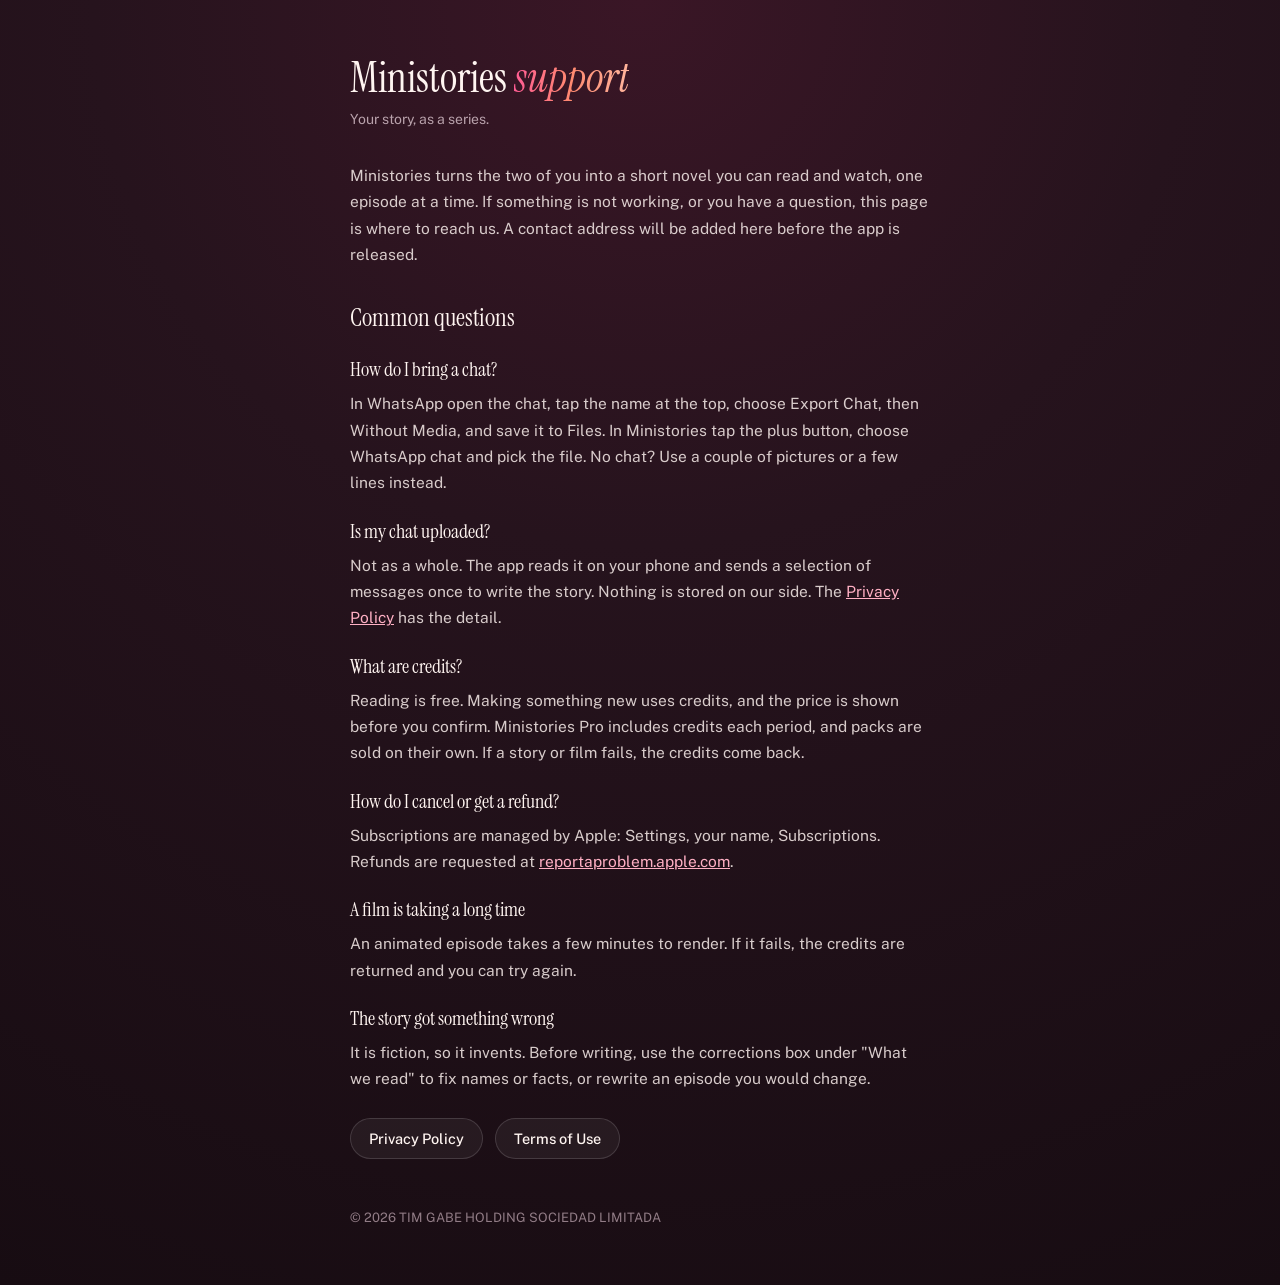
==== index.html @ eaace658 "Ministories support, privacy policy and terms of use Co-Authored-By: Claude Fable 5.1 <noreply@anthr" ====
<!doctype html>
<html lang="en">
<head>
<meta charset="utf-8">
<meta name="viewport" content="width=device-width, initial-scale=1">
<title>Ministories — Support</title>
<meta name="description" content="Help and contact for Ministories, the app that turns the two of you into a series.">
<link rel="preconnect" href="https://fonts.googleapis.com">
<link href="https://fonts.googleapis.com/css2?family=Instrument+Serif:ital@0;1&family=Public+Sans:wght@400;500;600&display=swap" rel="stylesheet">
<link rel="stylesheet" href="site.css">
</head>
<body>
<main>
  <h1>Ministories <em>support</em></h1>
  <p class="updated">Your story, as a series.</p>

  <p>Ministories turns the two of you into a short novel you can read and watch, one
  episode at a time. If something is not working, or you have a question, this page is where to
  reach us. <!-- CONTACT -->A contact address will be added here before the app is released.</p>

  <h2>Common questions</h2>

  <h2 style="font-size:20px;margin-top:22px">How do I bring a chat?</h2>
  <p>In WhatsApp open the chat, tap the name at the top, choose Export Chat, then Without
  Media, and save it to Files. In Ministories tap the plus button, choose WhatsApp chat
  and pick the file. No chat? Use a couple of pictures or a few lines instead.</p>

  <h2 style="font-size:20px;margin-top:22px">Is my chat uploaded?</h2>
  <p>Not as a whole. The app reads it on your phone and sends a selection of messages once
  to write the story. Nothing is stored on our side. The
  <a href="privacy.html">Privacy Policy</a> has the detail.</p>

  <h2 style="font-size:20px;margin-top:22px">What are credits?</h2>
  <p>Reading is free. Making something new uses credits, and the price is shown before you
  confirm. Ministories Pro includes credits each period, and packs are sold on their own.
  If a story or film fails, the credits come back.</p>

  <h2 style="font-size:20px;margin-top:22px">How do I cancel or get a refund?</h2>
  <p>Subscriptions are managed by Apple: Settings, your name, Subscriptions. Refunds are
  requested at <a href="https://reportaproblem.apple.com">reportaproblem.apple.com</a>.</p>

  <h2 style="font-size:20px;margin-top:22px">A film is taking a long time</h2>
  <p>An animated episode takes a few minutes to render. If it fails, the credits are
  returned and you can try again.</p>

  <h2 style="font-size:20px;margin-top:22px">The story got something wrong</h2>
  <p>It is fiction, so it invents. Before writing, use the corrections box under "What we
  read" to fix names or facts, or rewrite an episode you would change.</p>

  <div class="links">
    <a href="privacy.html">Privacy Policy</a>
    <a href="terms.html">Terms of Use</a>
  </div>

  <p class="footer">© 2026 TIM GABE HOLDING SOCIEDAD LIMITADA</p>
</main>
</body>
</html>
---- site.css ----
* { margin: 0; padding: 0; box-sizing: border-box; }
body {
  min-height: 100vh;
  background: radial-gradient(circle at 50% 0%, #3A1626 0%, #26131D 38%, #170C12 100%);
  color: #F1E6E4;
  font-family: "Public Sans", -apple-system, BlinkMacSystemFont, "Segoe UI", sans-serif;
  display: flex; justify-content: center;
  padding: 56px 24px;
}
main { max-width: 580px; width: 100%; }
h1 { font-family: "Instrument Serif", Georgia, serif; font-weight: 400; font-size: 42px; line-height: 1.05; color: #FFF5F1; margin-bottom: 8px; }
h1 em { font-style: italic; background: linear-gradient(90deg, #FF5C93, #FF8A70, #FFB59C); -webkit-background-clip: text; background-clip: text; color: transparent; }
.updated { color: #B9A2AC; font-size: 14px; margin-bottom: 30px; }
h2 { font-family: "Instrument Serif", Georgia, serif; font-weight: 400; font-size: 25px; color: #FFF5F1; margin: 34px 0 8px; }
p, li { font-size: 15.5px; line-height: 1.7; color: rgba(241,230,228,0.88); }
p + p { margin-top: 10px; }
ul { padding-left: 20px; margin: 8px 0; }
li + li { margin-top: 6px; }
a { color: #FFB0C4; }
.back { display: inline-block; margin-bottom: 26px; font-size: 14px; color: #B9A2AC; text-decoration: none; }
.links { display: flex; gap: 12px; flex-wrap: wrap; margin-top: 26px; }
.links a { text-decoration: none; color: #FFF5F1; border: 1px solid rgba(255,255,255,0.14); background: rgba(255,255,255,0.05); padding: 11px 18px; border-radius: 999px; font-size: 14.5px; font-weight: 500; }
.footer { margin-top: 48px; font-size: 13px; color: rgba(185,162,172,0.75); }
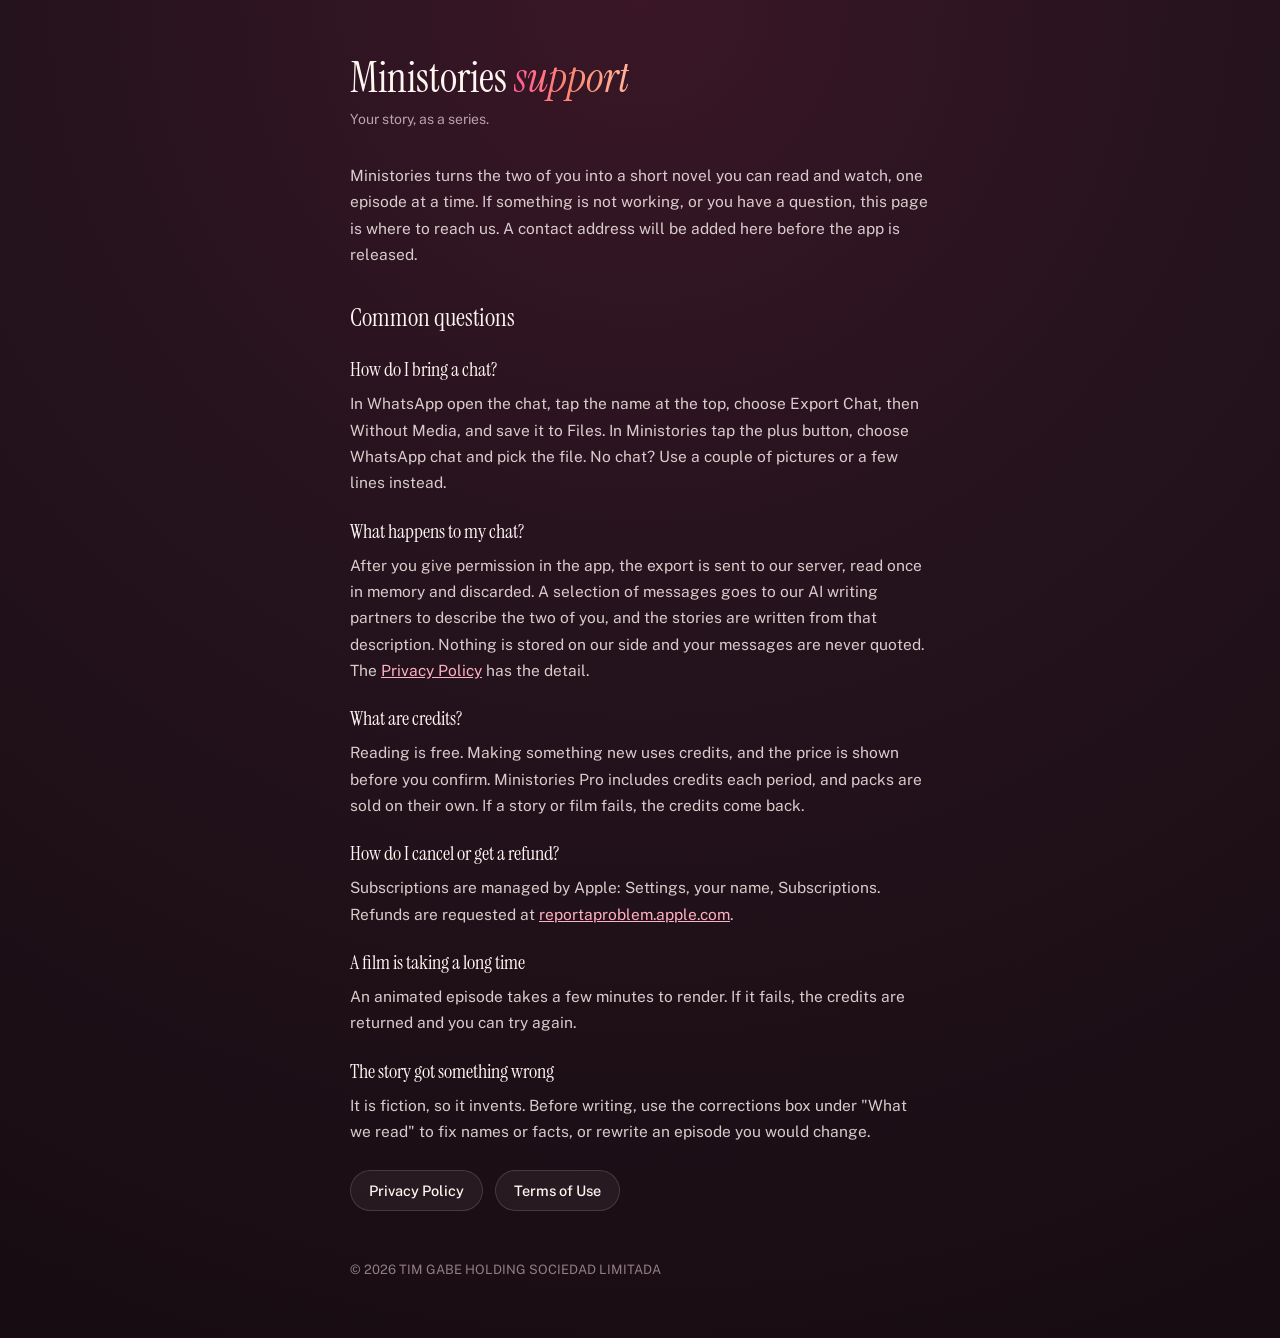
==== commit 36ec21b3: "Privacy: the export is read on our server, not on the phone; name the AI partners, retention, legal " ====
--- a/index.html
+++ b/index.html
@@ -25,10 +25,12 @@
   Media, and save it to Files. In Ministories tap the plus button, choose WhatsApp chat
   and pick the file. No chat? Use a couple of pictures or a few lines instead.</p>
 
-  <h2 style="font-size:20px;margin-top:22px">Is my chat uploaded?</h2>
-  <p>Not as a whole. The app reads it on your phone and sends a selection of messages once
-  to write the story. Nothing is stored on our side. The
-  <a href="privacy.html">Privacy Policy</a> has the detail.</p>
+  <h2 style="font-size:20px;margin-top:22px">What happens to my chat?</h2>
+  <p>After you give permission in the app, the export is sent to our server, read once in
+  memory and discarded. A selection of messages goes to our AI writing partners to describe
+  the two of you, and the stories are written from that description. Nothing is stored on
+  our side and your messages are never quoted. The <a href="privacy.html">Privacy Policy</a>
+  has the detail.</p>
 
   <h2 style="font-size:20px;margin-top:22px">What are credits?</h2>
   <p>Reading is free. Making something new uses credits, and the price is shown before you
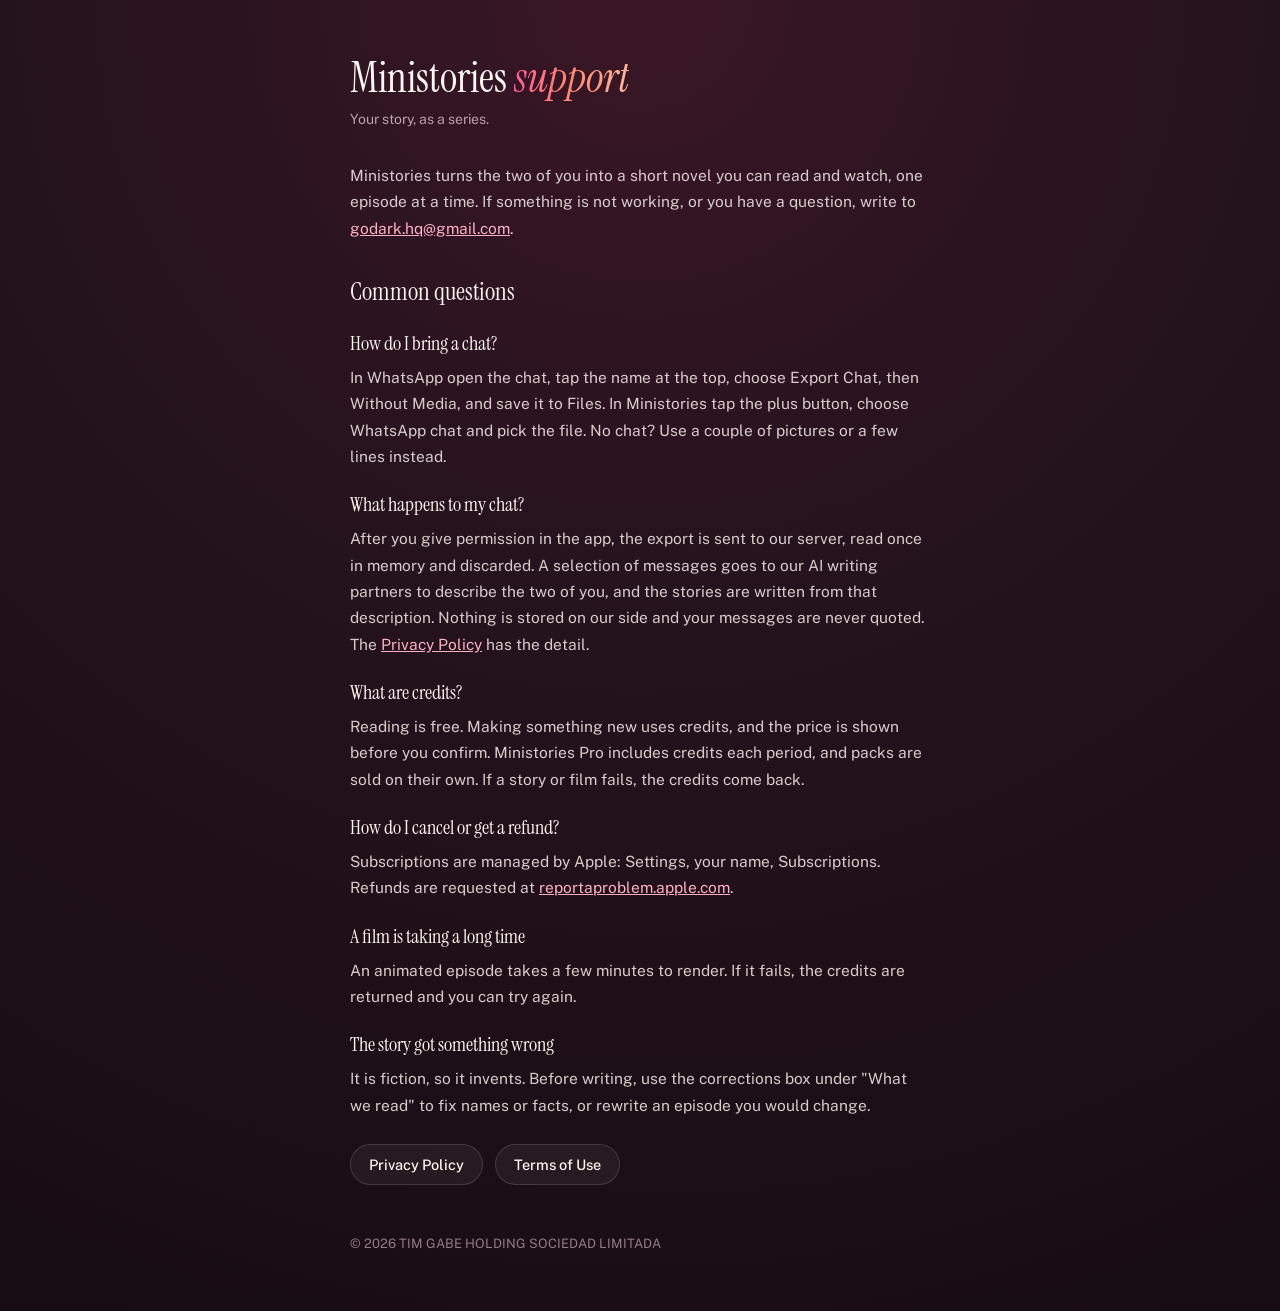
==== commit fd981180: "Contact address on support, privacy and terms Co-Authored-By: Claude Fable 5.1 <noreply@anthropic.co" ====
--- a/index.html
+++ b/index.html
@@ -15,8 +15,8 @@
   <p class="updated">Your story, as a series.</p>
 
   <p>Ministories turns the two of you into a short novel you can read and watch, one
-  episode at a time. If something is not working, or you have a question, this page is where to
-  reach us. <!-- CONTACT -->A contact address will be added here before the app is released.</p>
+  episode at a time. If something is not working, or you have a question, write to
+  <a href="mailto:godark.hq@gmail.com">godark.hq@gmail.com</a>.</p>
 
   <h2>Common questions</h2>
 
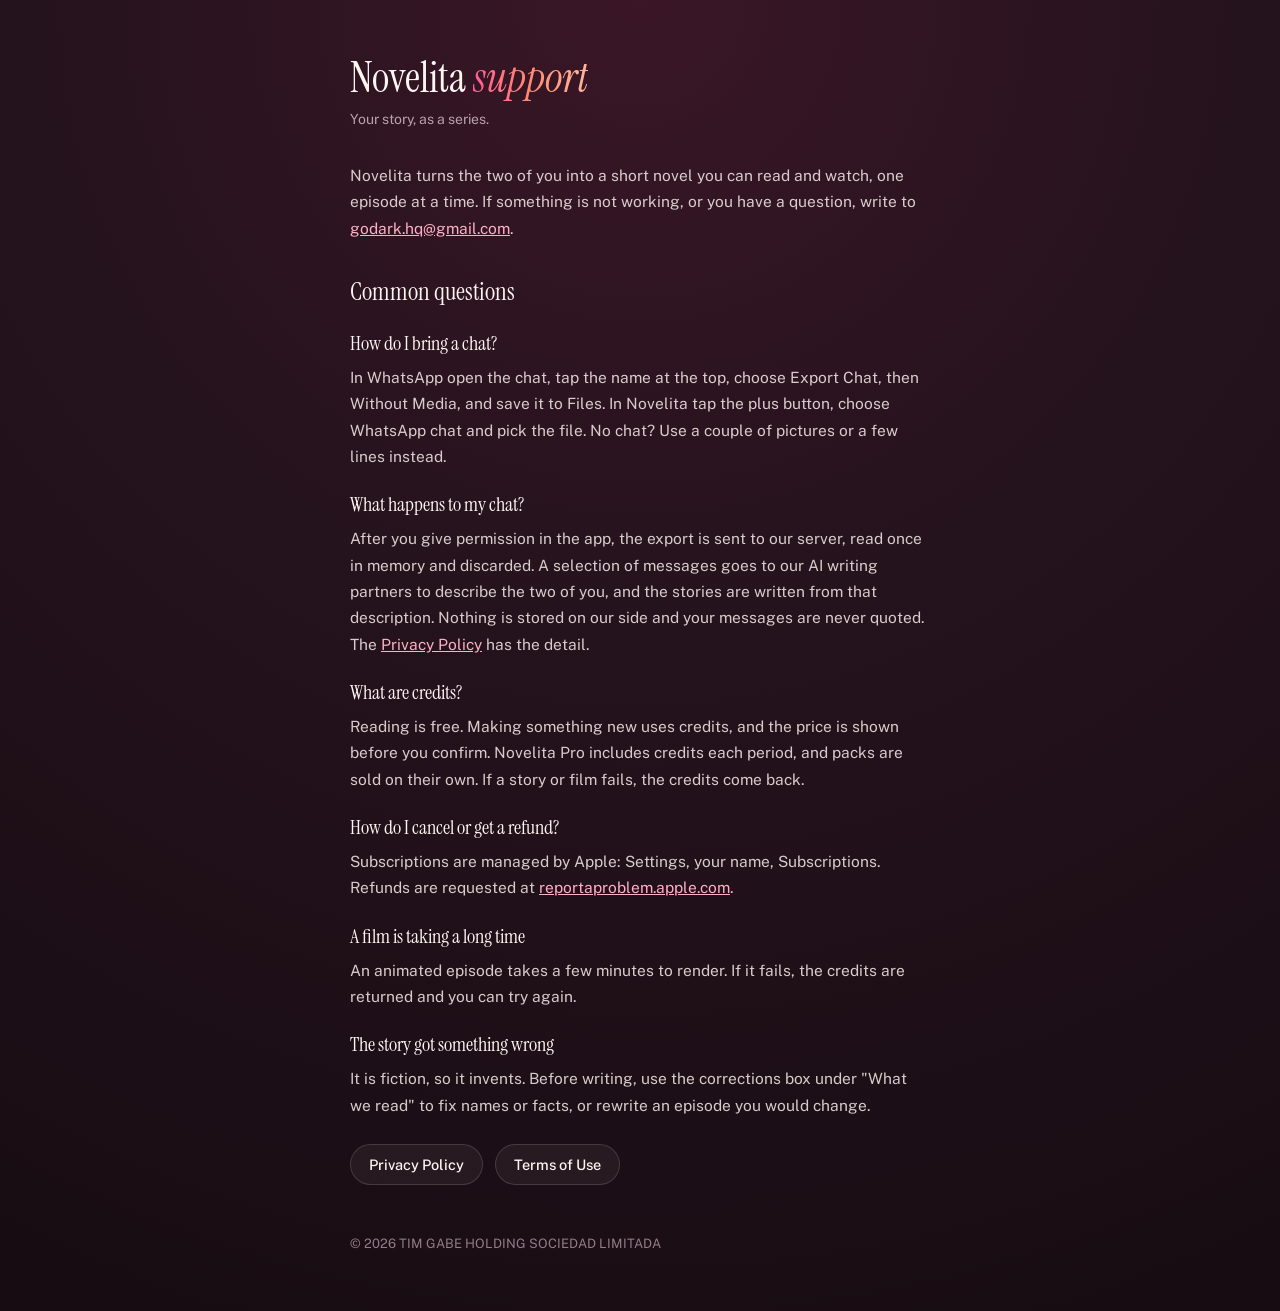
==== commit 3c45c07b: "Rename the product to Novelita on support, privacy and terms Co-Authored-By: Claude Fable 5.1 <norep" ====
--- a/index.html
+++ b/index.html
@@ -3,18 +3,18 @@
 <head>
 <meta charset="utf-8">
 <meta name="viewport" content="width=device-width, initial-scale=1">
-<title>Ministories — Support</title>
-<meta name="description" content="Help and contact for Ministories, the app that turns the two of you into a series.">
+<title>Novelita — Support</title>
+<meta name="description" content="Help and contact for Novelita, the app that turns the two of you into a series.">
 <link rel="preconnect" href="https://fonts.googleapis.com">
 <link href="https://fonts.googleapis.com/css2?family=Instrument+Serif:ital@0;1&family=Public+Sans:wght@400;500;600&display=swap" rel="stylesheet">
 <link rel="stylesheet" href="site.css">
 </head>
 <body>
 <main>
-  <h1>Ministories <em>support</em></h1>
+  <h1>Novelita <em>support</em></h1>
   <p class="updated">Your story, as a series.</p>
 
-  <p>Ministories turns the two of you into a short novel you can read and watch, one
+  <p>Novelita turns the two of you into a short novel you can read and watch, one
   episode at a time. If something is not working, or you have a question, write to
   <a href="mailto:godark.hq@gmail.com">godark.hq@gmail.com</a>.</p>
 
@@ -22,7 +22,7 @@
 
   <h2 style="font-size:20px;margin-top:22px">How do I bring a chat?</h2>
   <p>In WhatsApp open the chat, tap the name at the top, choose Export Chat, then Without
-  Media, and save it to Files. In Ministories tap the plus button, choose WhatsApp chat
+  Media, and save it to Files. In Novelita tap the plus button, choose WhatsApp chat
   and pick the file. No chat? Use a couple of pictures or a few lines instead.</p>
 
   <h2 style="font-size:20px;margin-top:22px">What happens to my chat?</h2>
@@ -34,7 +34,7 @@
 
   <h2 style="font-size:20px;margin-top:22px">What are credits?</h2>
   <p>Reading is free. Making something new uses credits, and the price is shown before you
-  confirm. Ministories Pro includes credits each period, and packs are sold on their own.
+  confirm. Novelita Pro includes credits each period, and packs are sold on their own.
   If a story or film fails, the credits come back.</p>
 
   <h2 style="font-size:20px;margin-top:22px">How do I cancel or get a refund?</h2>
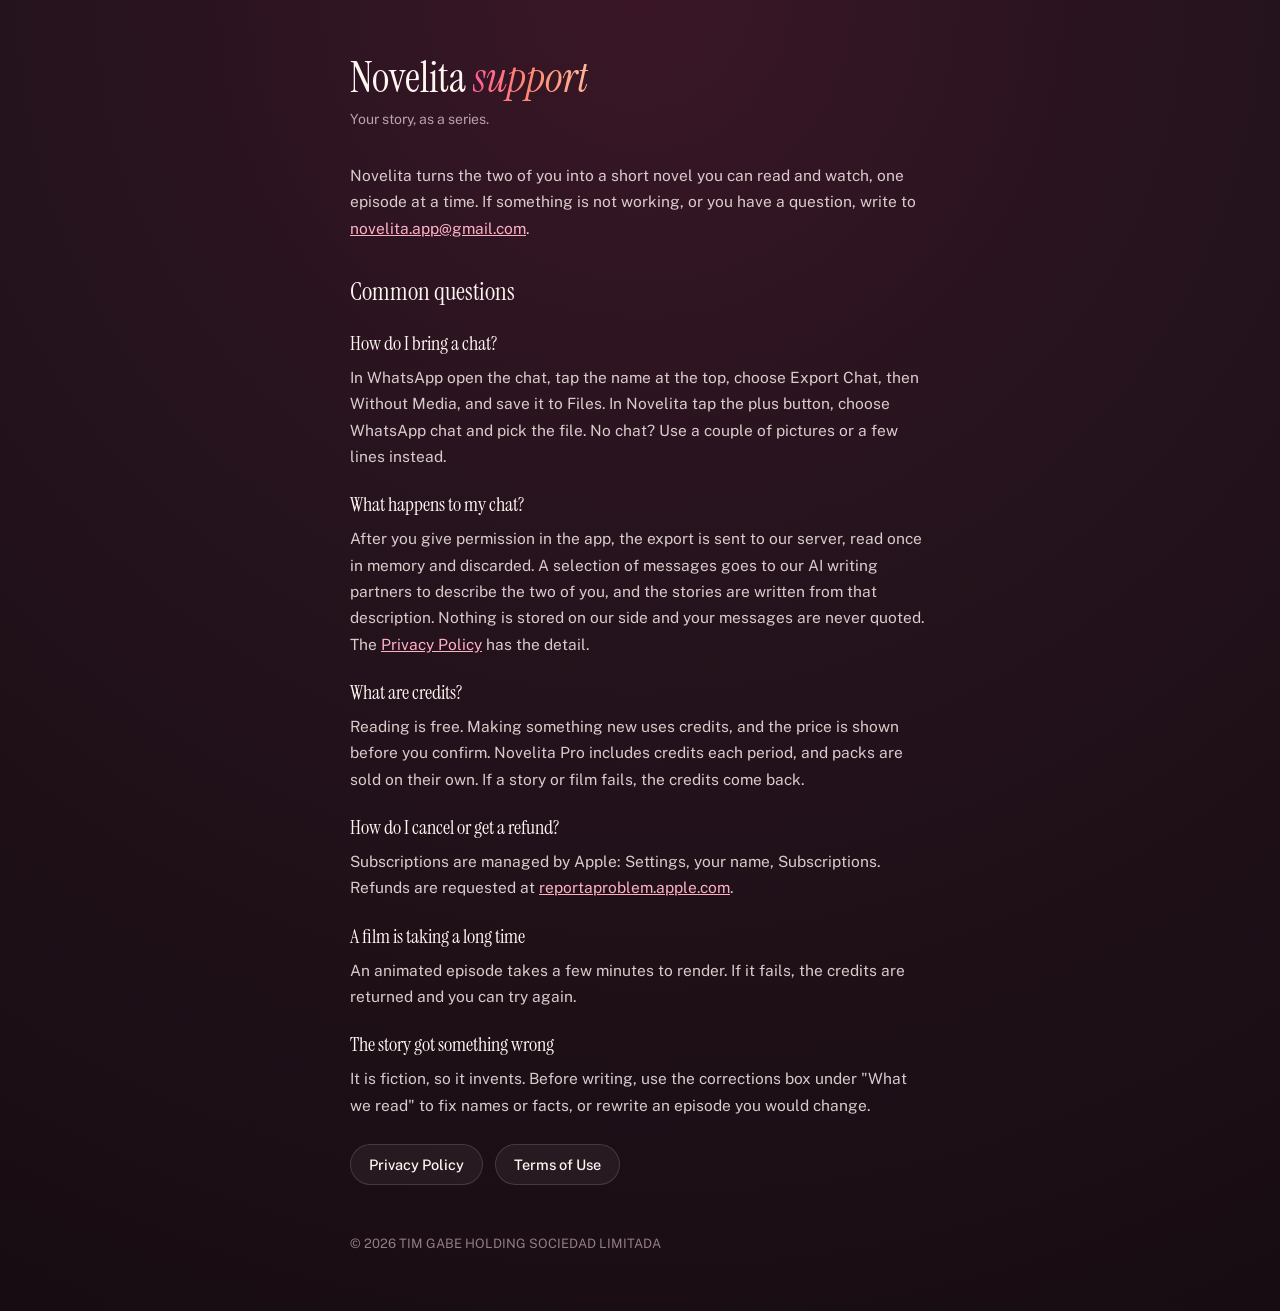
==== commit f40ffa60: "Contact address: novelita.app@gmail.com on support, privacy and terms Co-Authored-By: Claude Opus 5." ====
--- a/index.html
+++ b/index.html
@@ -16,7 +16,7 @@
 
   <p>Novelita turns the two of you into a short novel you can read and watch, one
   episode at a time. If something is not working, or you have a question, write to
-  <a href="mailto:godark.hq@gmail.com">godark.hq@gmail.com</a>.</p>
+  <a href="mailto:novelita.app@gmail.com">novelita.app@gmail.com</a>.</p>
 
   <h2>Common questions</h2>
 
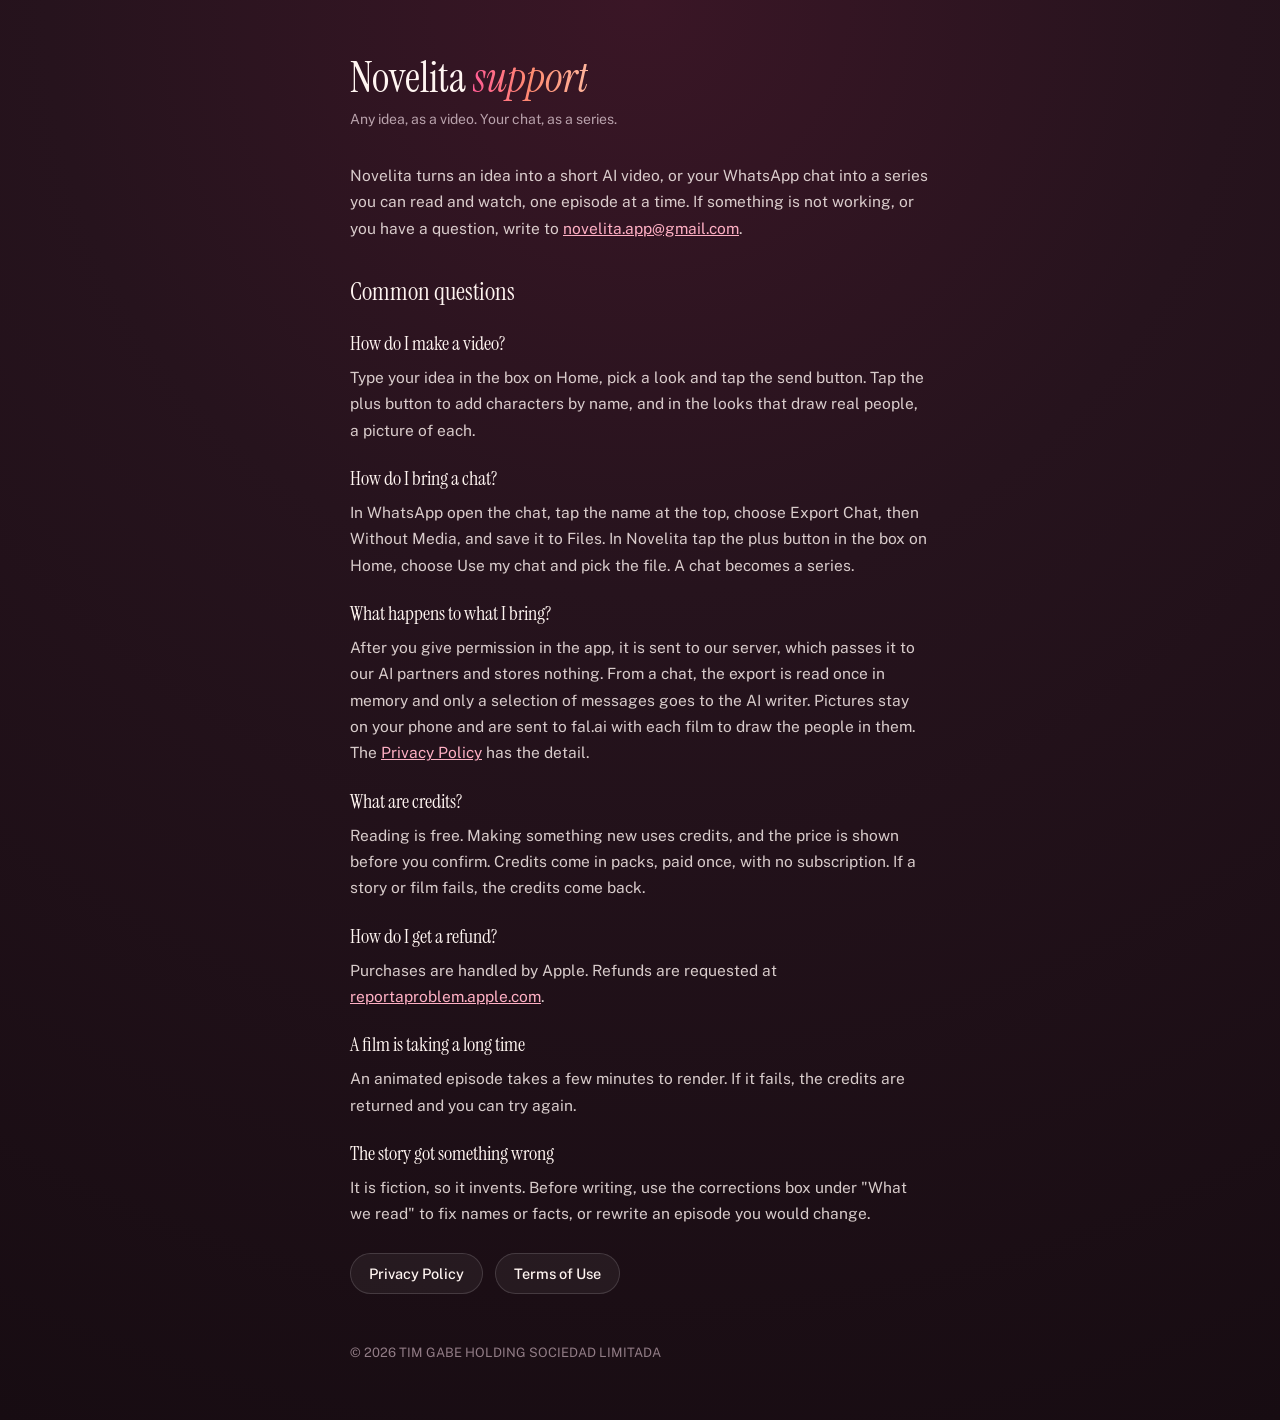
==== commit 1c012006: "Privacy, terms and support for ideas, pictures and videos, not only chats Privacy: pictures are sent" ====
--- a/index.html
+++ b/index.html
@@ -12,34 +12,38 @@
 <body>
 <main>
   <h1>Novelita <em>support</em></h1>
-  <p class="updated">Your story, as a series.</p>
+  <p class="updated">Any idea, as a video. Your chat, as a series.</p>
 
-  <p>Novelita turns the two of you into a short novel you can read and watch, one
-  episode at a time. If something is not working, or you have a question, write to
+  <p>Novelita turns an idea into a short AI video, or your WhatsApp chat into a series you
+  can read and watch, one episode at a time. If something is not working, or you have a question, write to
   <a href="mailto:novelita.app@gmail.com">novelita.app@gmail.com</a>.</p>
 
   <h2>Common questions</h2>
 
+  <h2 style="font-size:20px;margin-top:22px">How do I make a video?</h2>
+  <p>Type your idea in the box on Home, pick a look and tap the send button. Tap the plus
+  button to add characters by name, and in the looks that draw real people, a picture of
+  each.</p>
+
   <h2 style="font-size:20px;margin-top:22px">How do I bring a chat?</h2>
   <p>In WhatsApp open the chat, tap the name at the top, choose Export Chat, then Without
-  Media, and save it to Files. In Novelita tap the plus button, choose WhatsApp chat
-  and pick the file. No chat? Use a couple of pictures or a few lines instead.</p>
+  Media, and save it to Files. In Novelita tap the plus button in the box on Home, choose
+  Use my chat and pick the file. A chat becomes a series.</p>
 
-  <h2 style="font-size:20px;margin-top:22px">What happens to my chat?</h2>
-  <p>After you give permission in the app, the export is sent to our server, read once in
-  memory and discarded. A selection of messages goes to our AI writing partners to describe
-  the two of you, and the stories are written from that description. Nothing is stored on
-  our side and your messages are never quoted. The <a href="privacy.html">Privacy Policy</a>
-  has the detail.</p>
+  <h2 style="font-size:20px;margin-top:22px">What happens to what I bring?</h2>
+  <p>After you give permission in the app, it is sent to our server, which passes it to our
+  AI partners and stores nothing. From a chat, the export is read once in memory and only a
+  selection of messages goes to the AI writer. Pictures stay on your phone and are sent to
+  fal.ai with each film to draw the people in them. The <a href="privacy.html">Privacy
+  Policy</a> has the detail.</p>
 
   <h2 style="font-size:20px;margin-top:22px">What are credits?</h2>
   <p>Reading is free. Making something new uses credits, and the price is shown before you
-  confirm. Novelita Pro includes credits each period, and packs are sold on their own.
-  If a story or film fails, the credits come back.</p>
+  confirm. Credits come in packs, paid once, with no subscription. If a story or film
+  fails, the credits come back.</p>
 
-  <h2 style="font-size:20px;margin-top:22px">How do I cancel or get a refund?</h2>
-  <p>Subscriptions are managed by Apple: Settings, your name, Subscriptions. Refunds are
-  requested at <a href="https://reportaproblem.apple.com">reportaproblem.apple.com</a>.</p>
+  <h2 style="font-size:20px;margin-top:22px">How do I get a refund?</h2>
+  <p>Purchases are handled by Apple. Refunds are requested at <a href="https://reportaproblem.apple.com">reportaproblem.apple.com</a>.</p>
 
   <h2 style="font-size:20px;margin-top:22px">A film is taking a long time</h2>
   <p>An animated episode takes a few minutes to render. If it fails, the credits are
